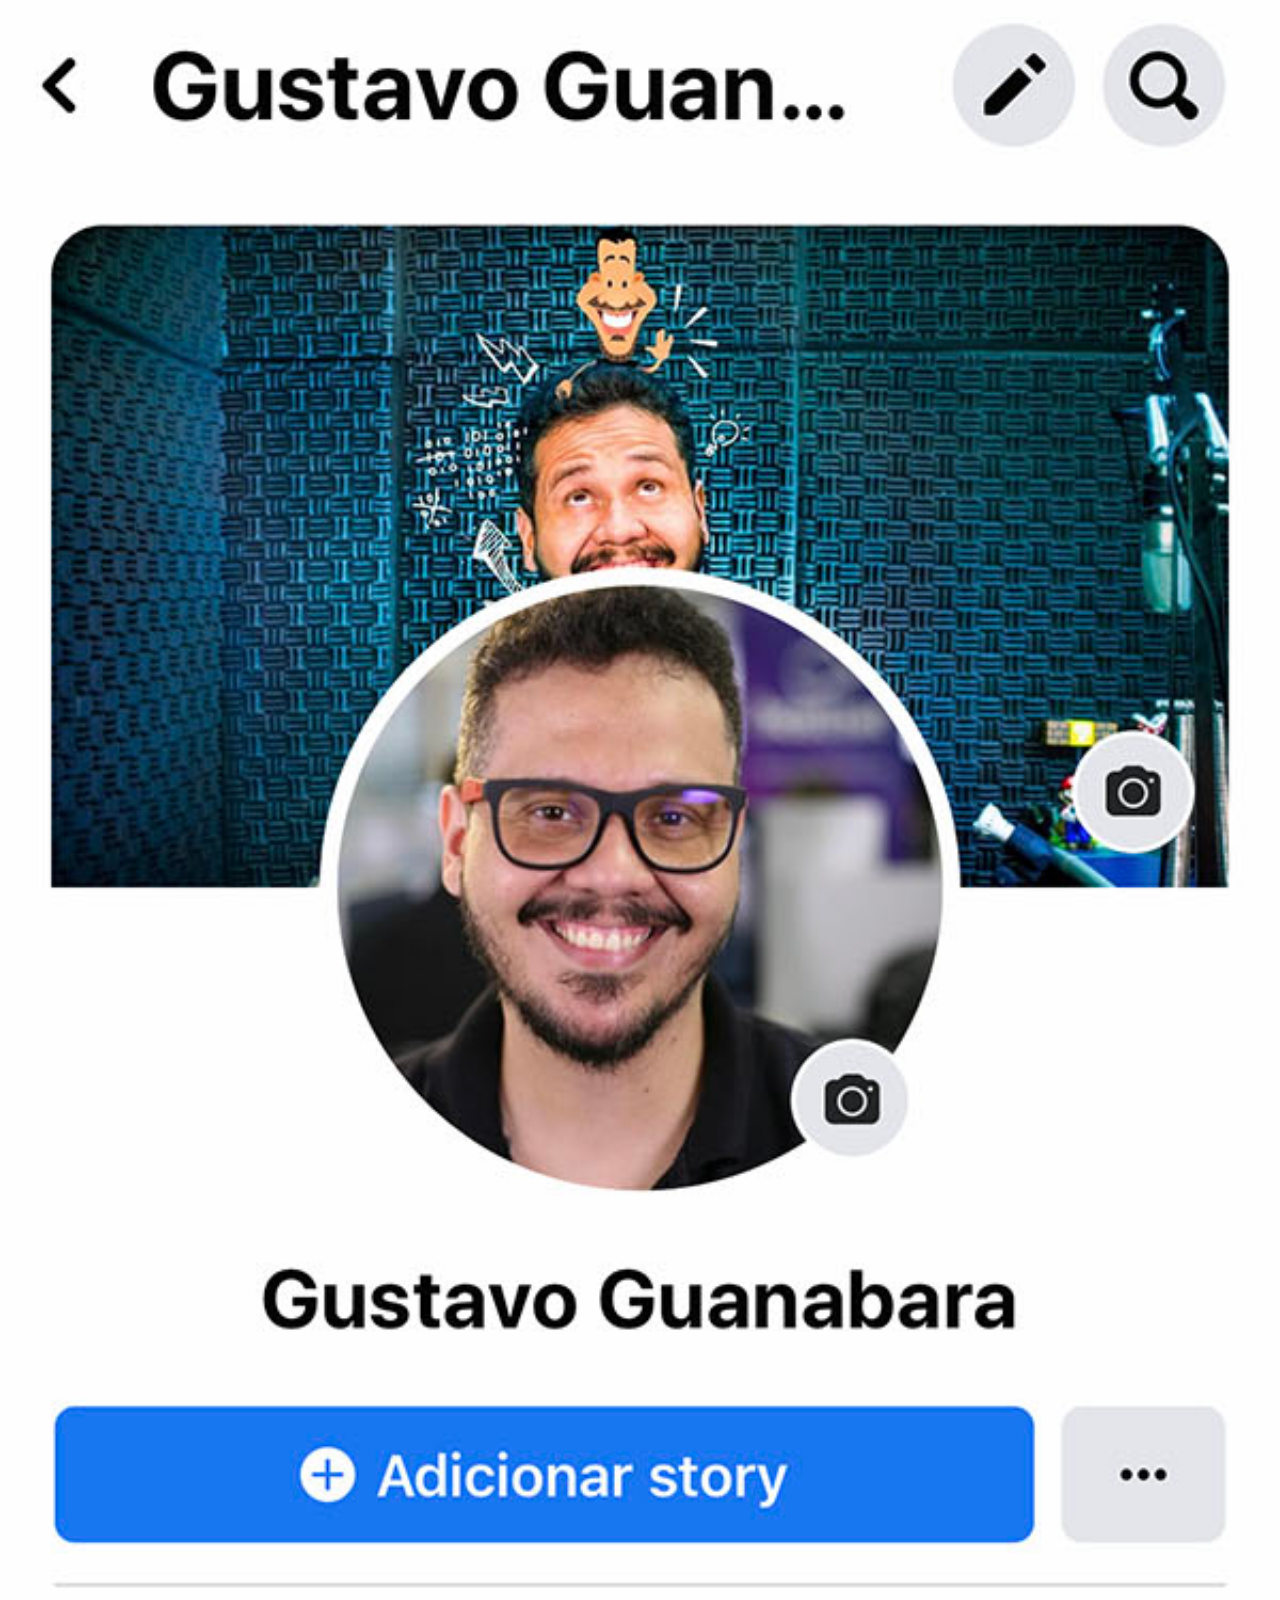
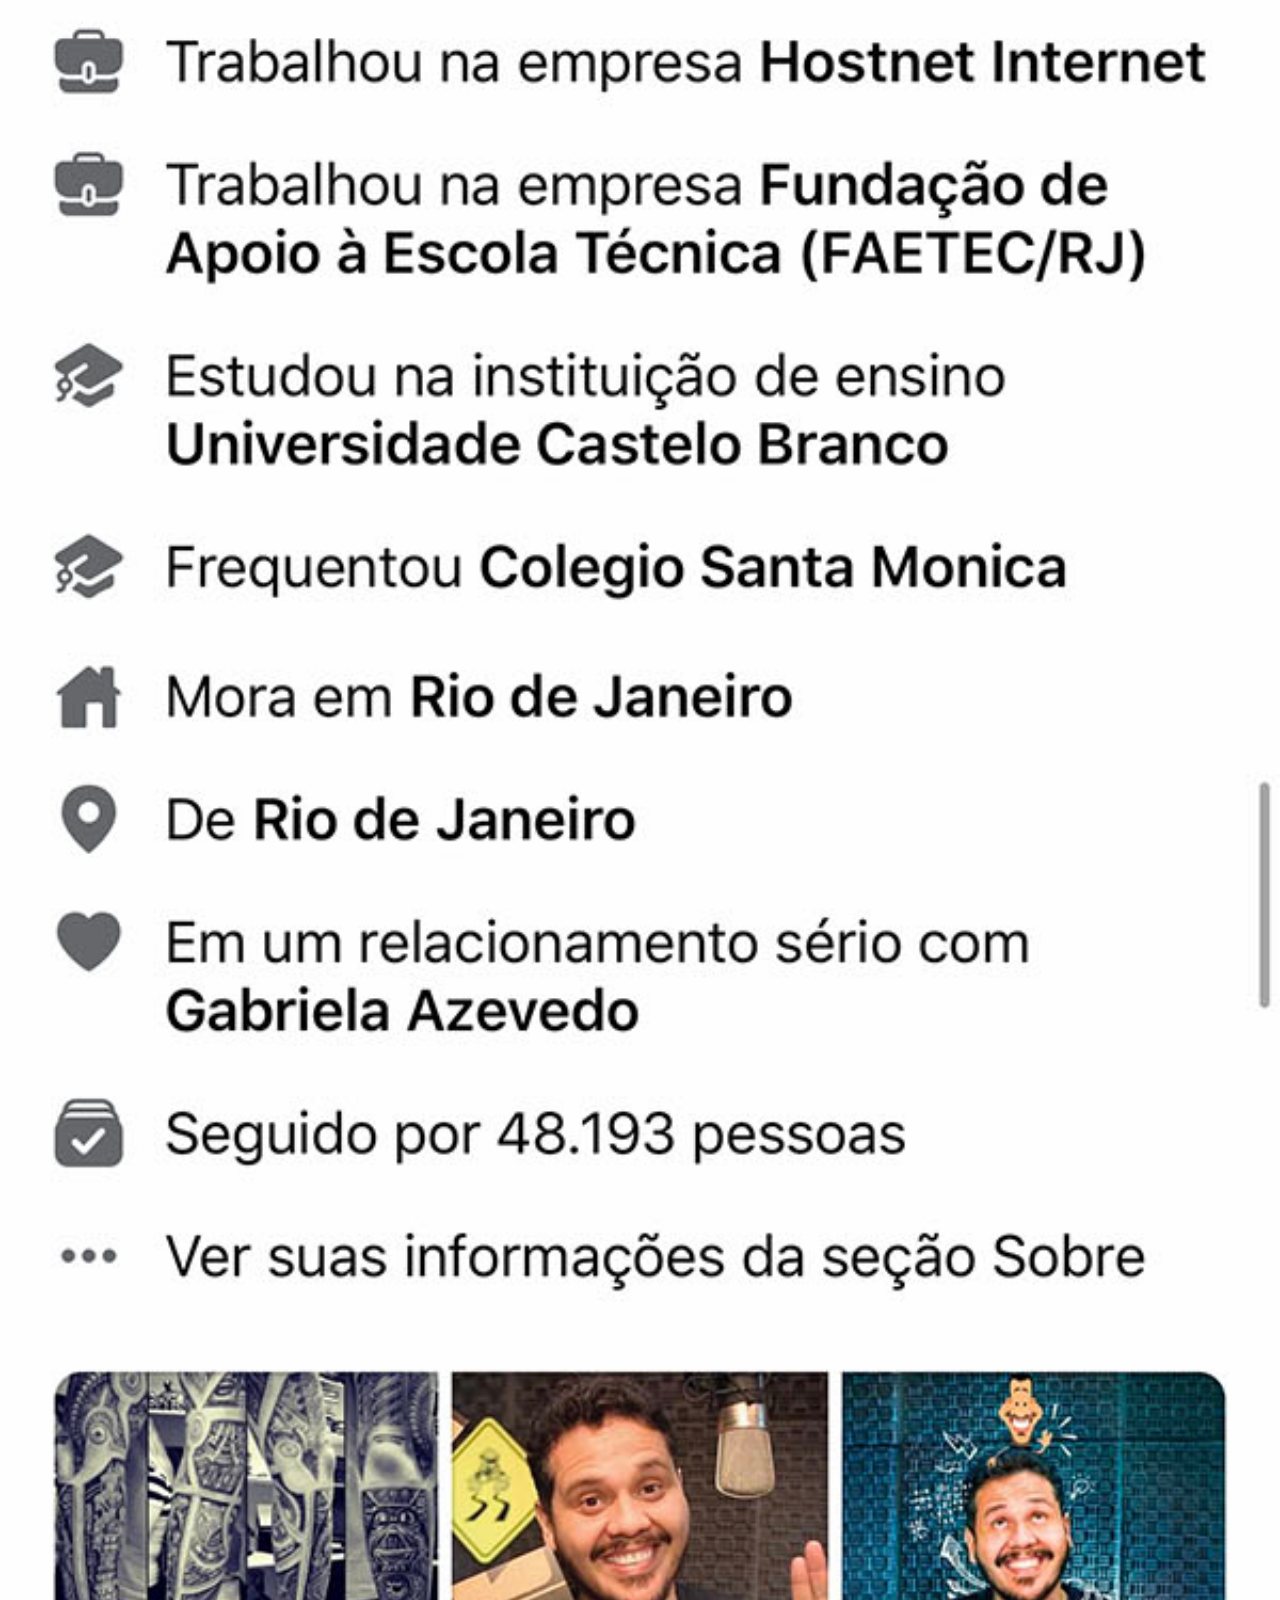
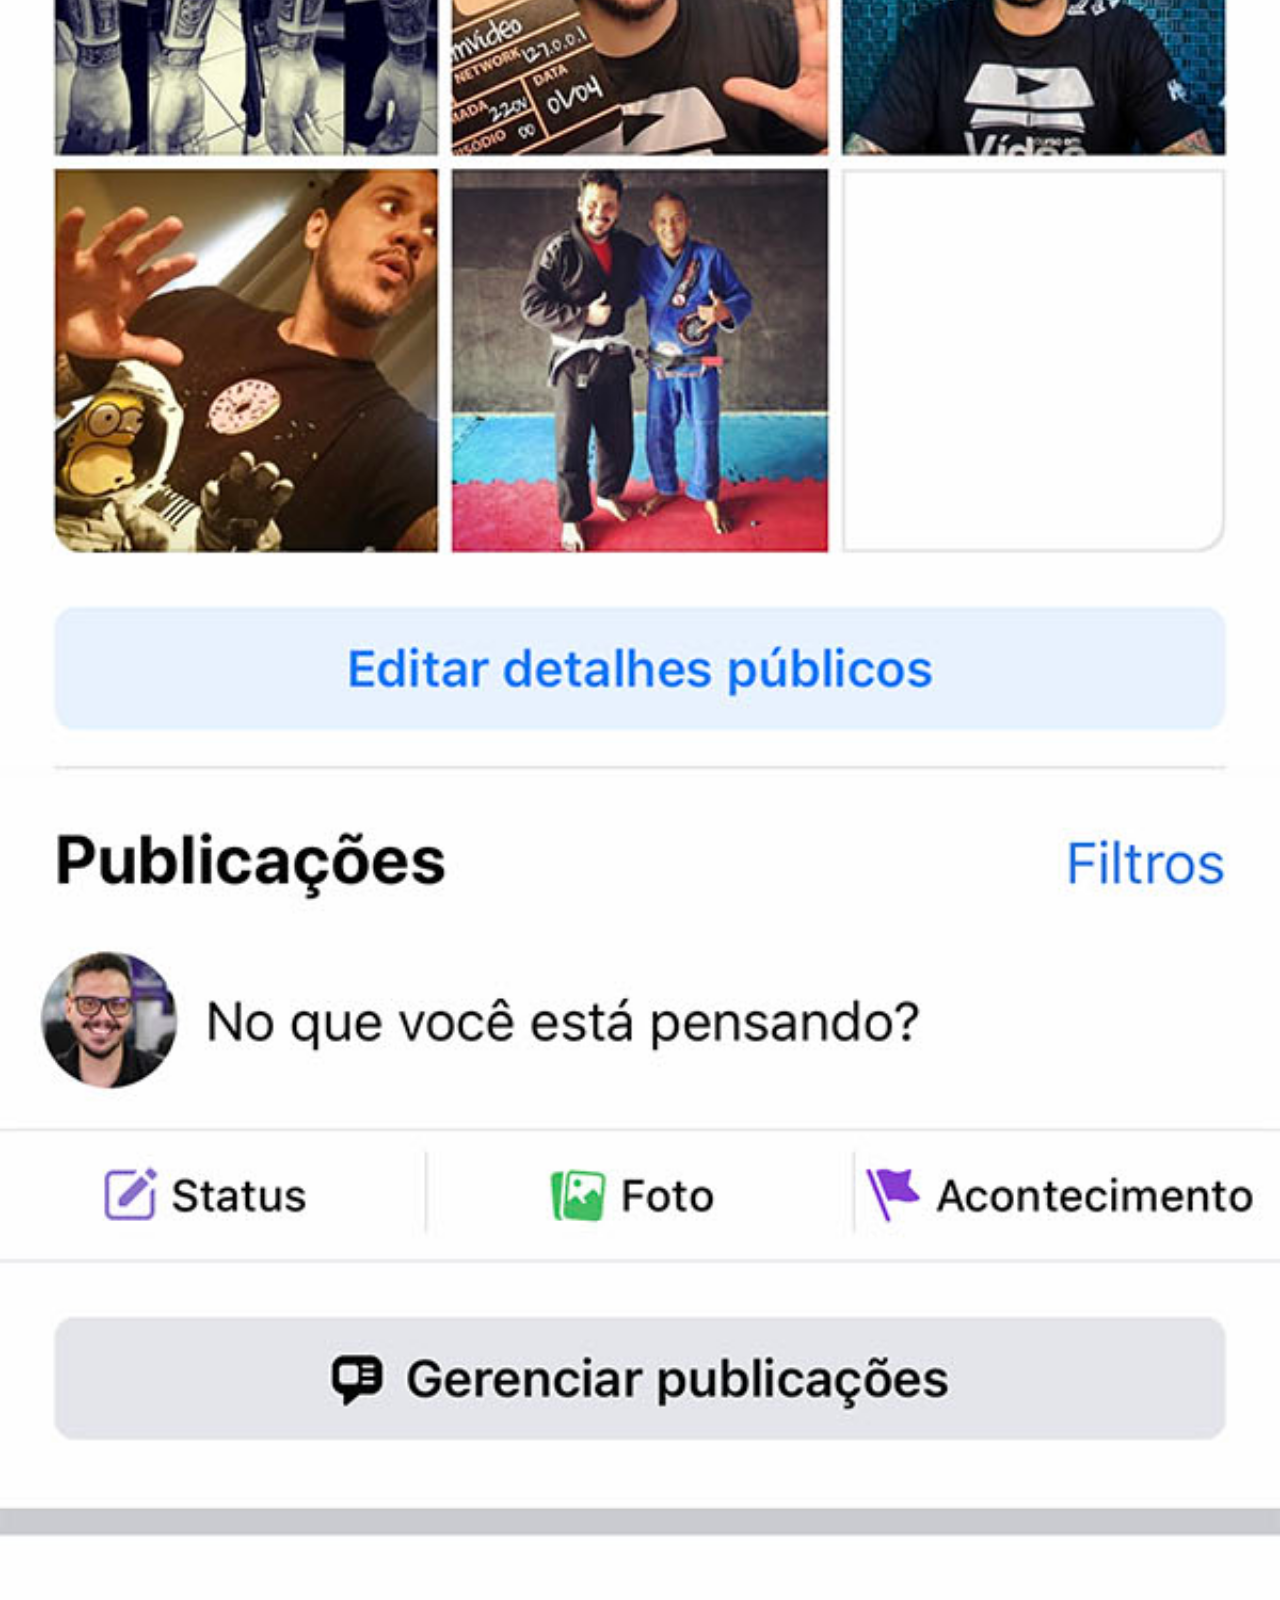
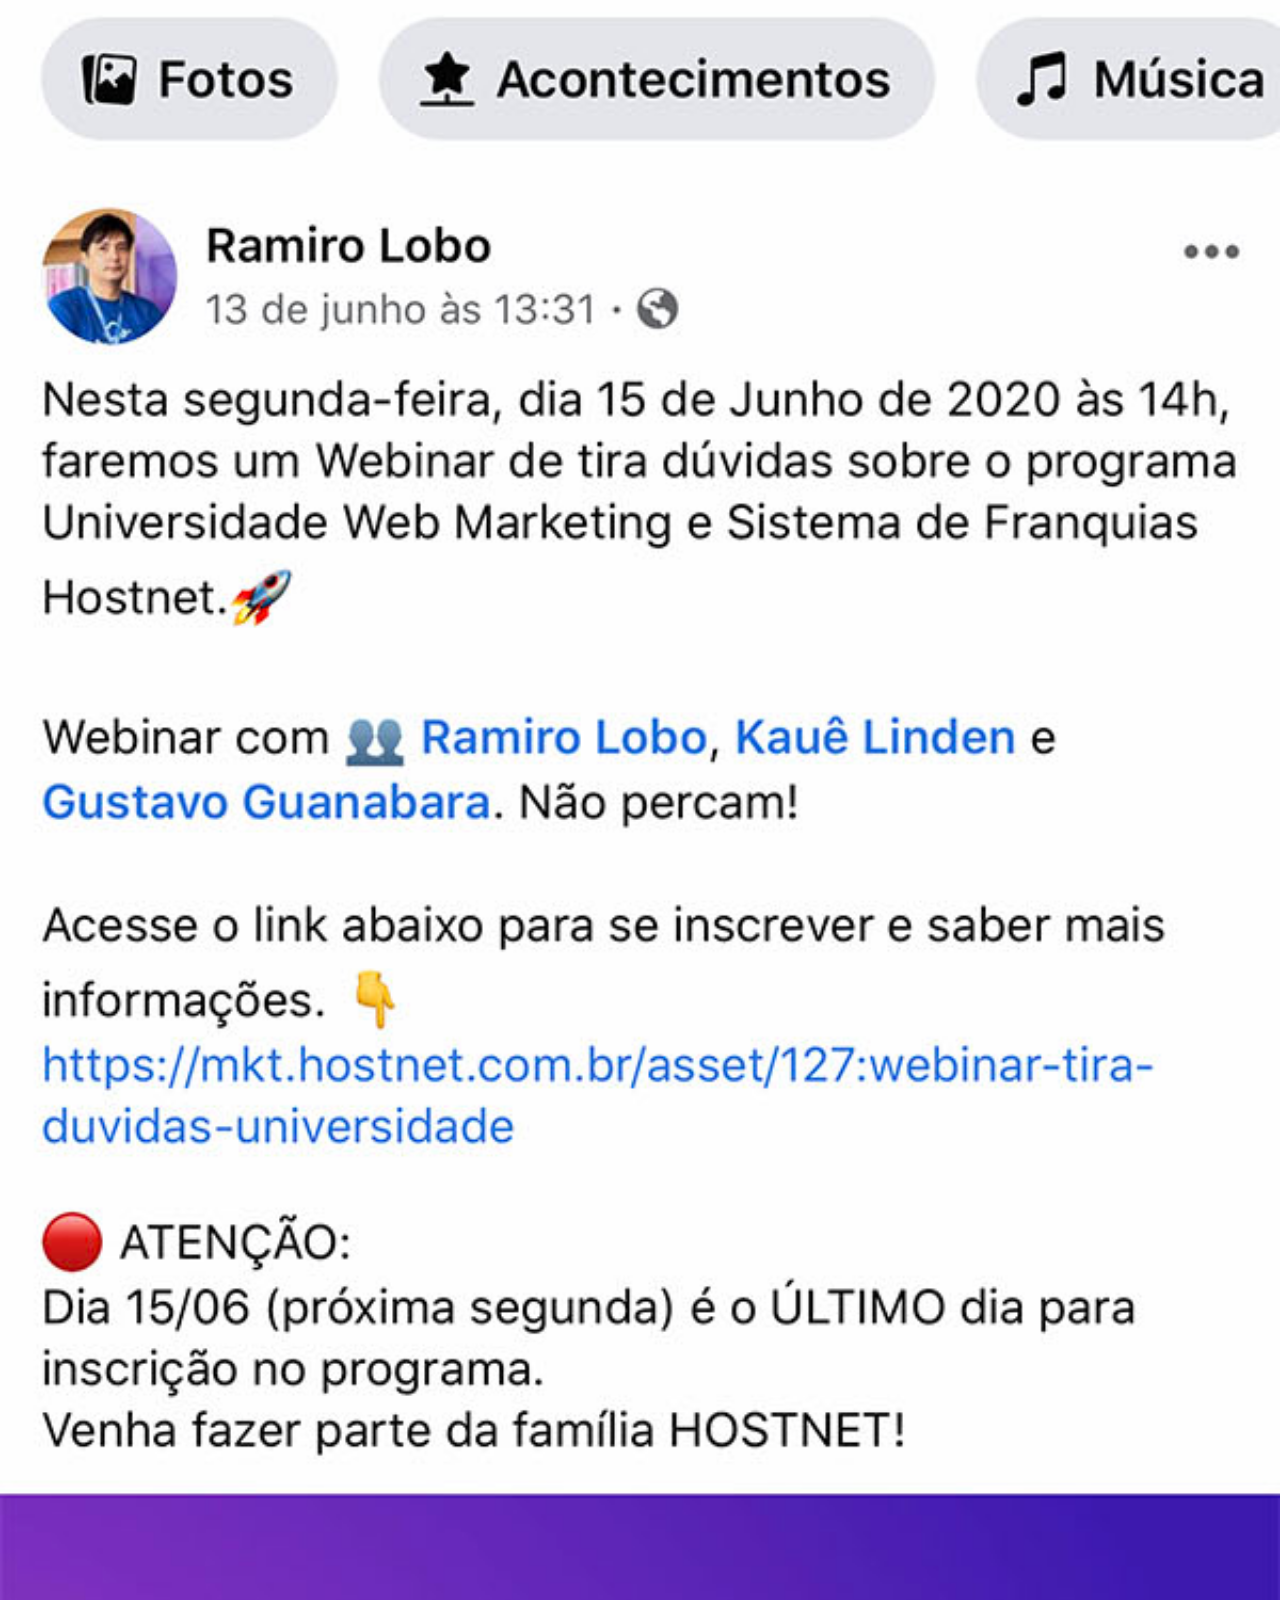
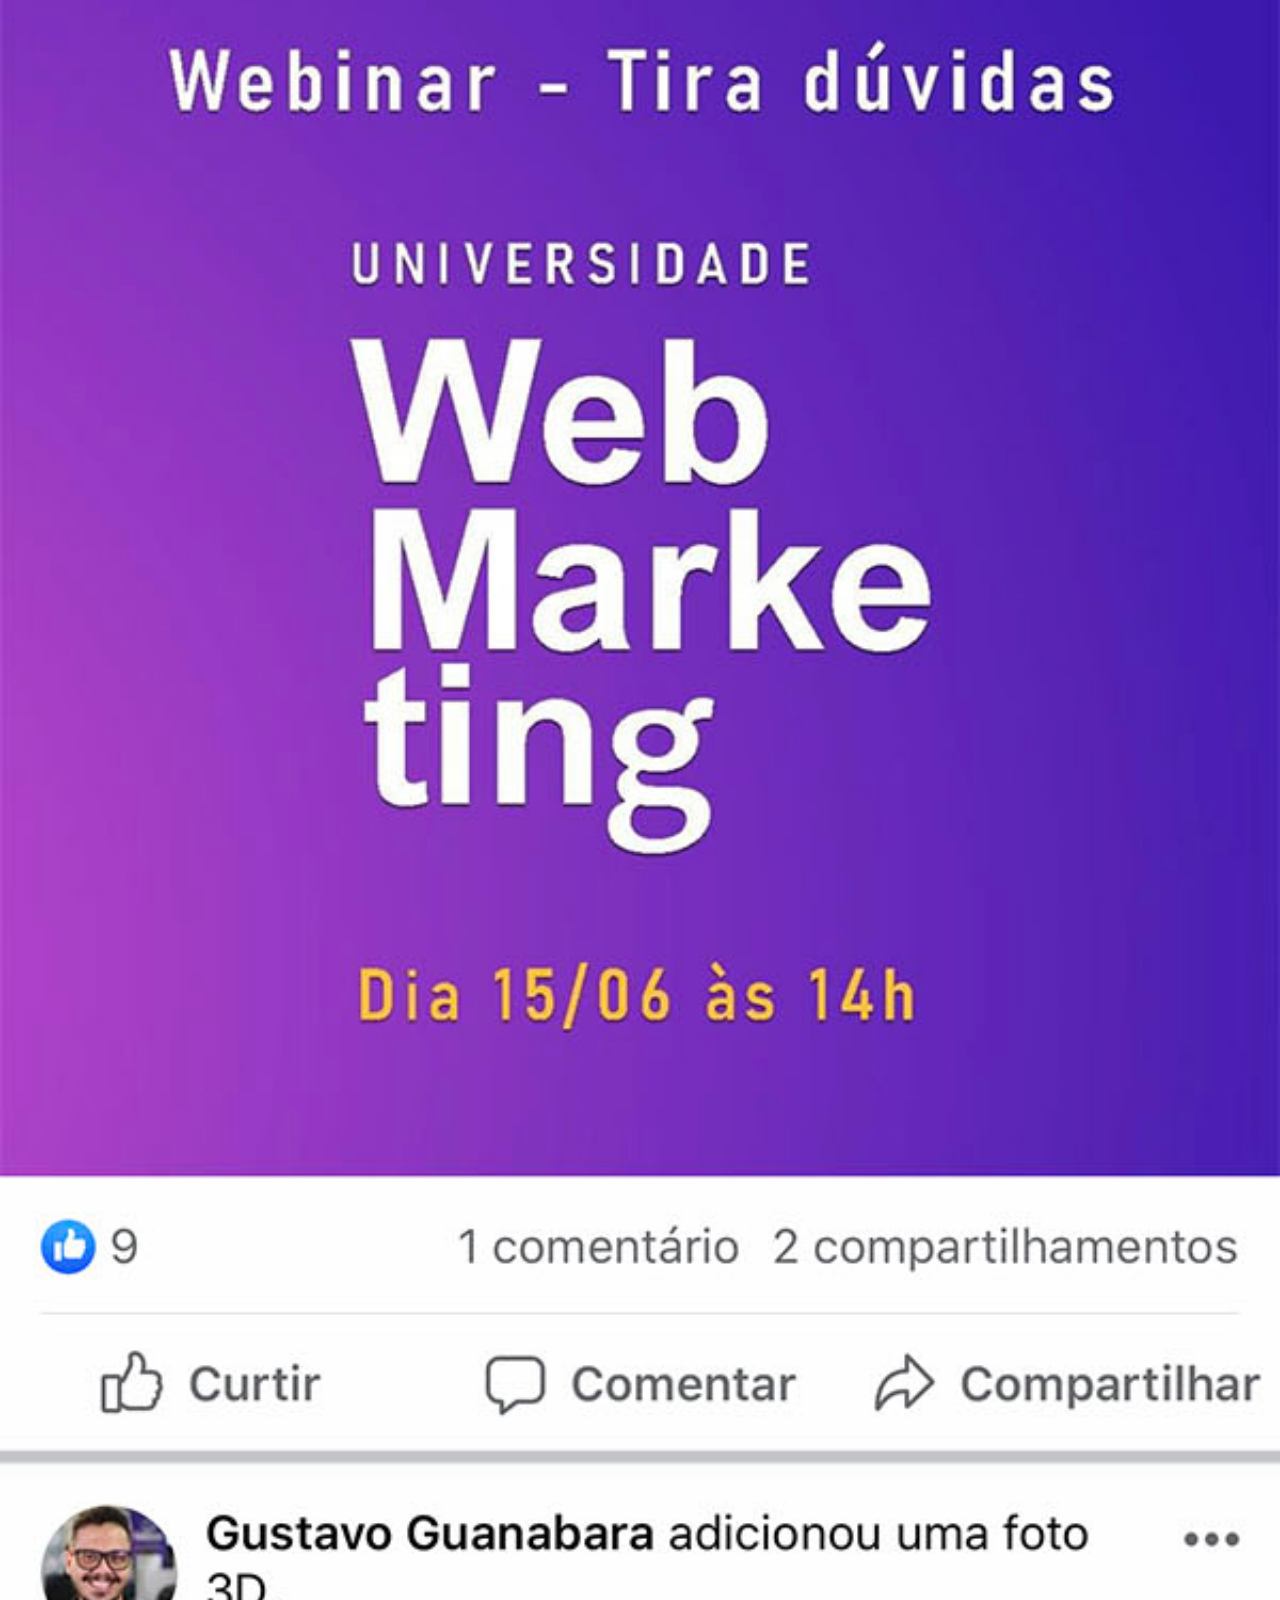
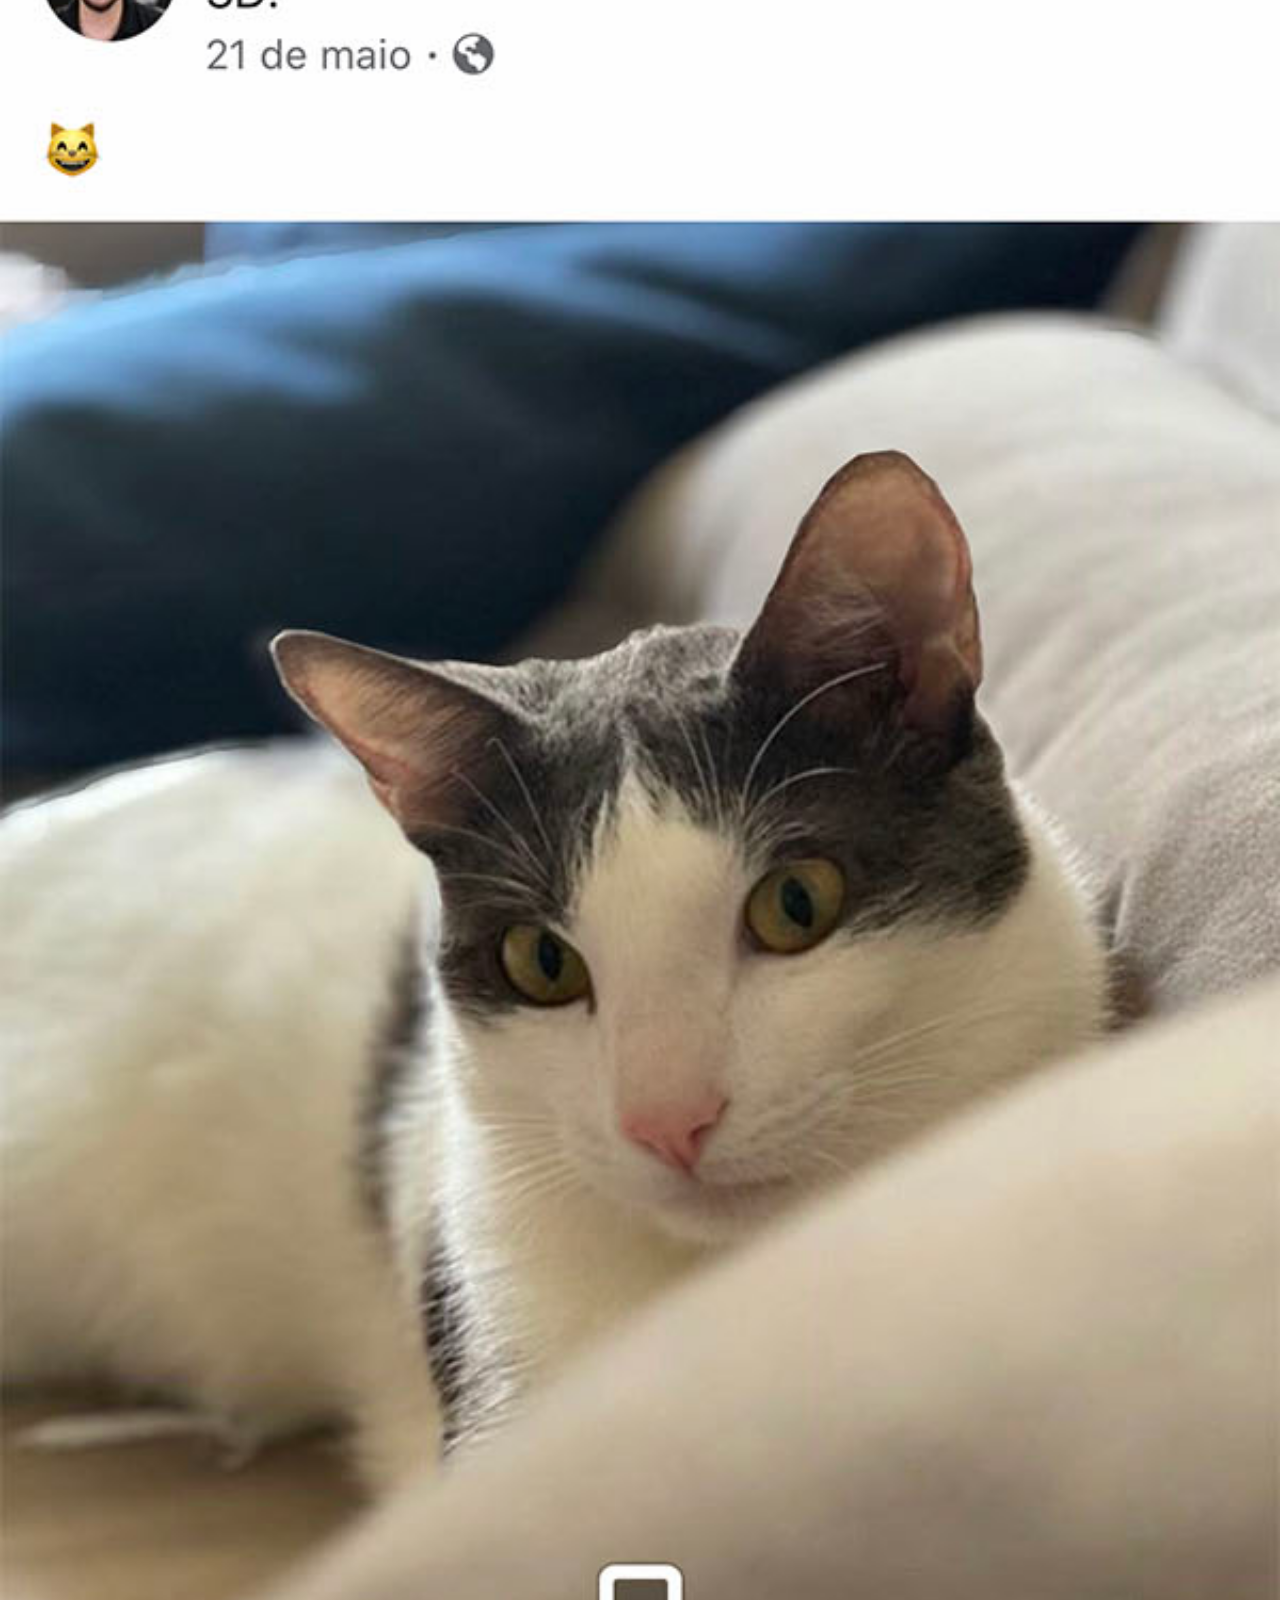
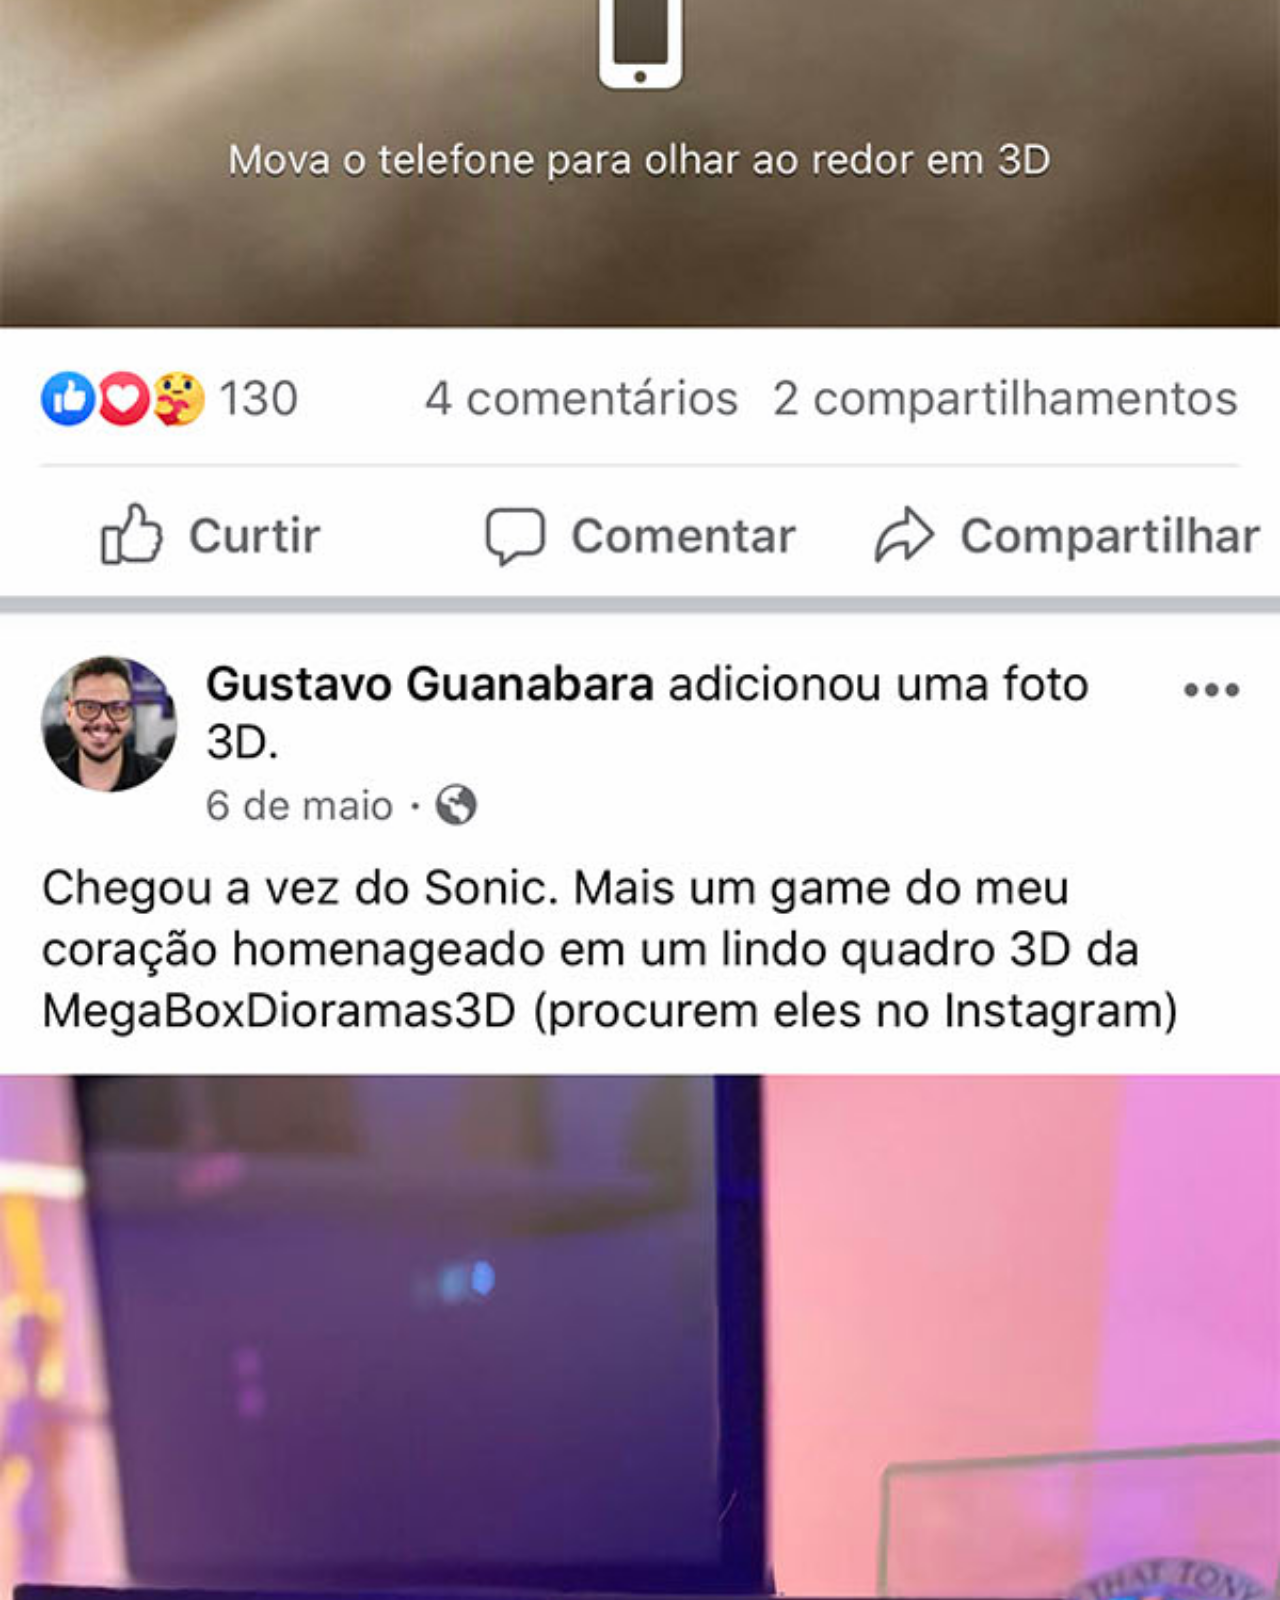
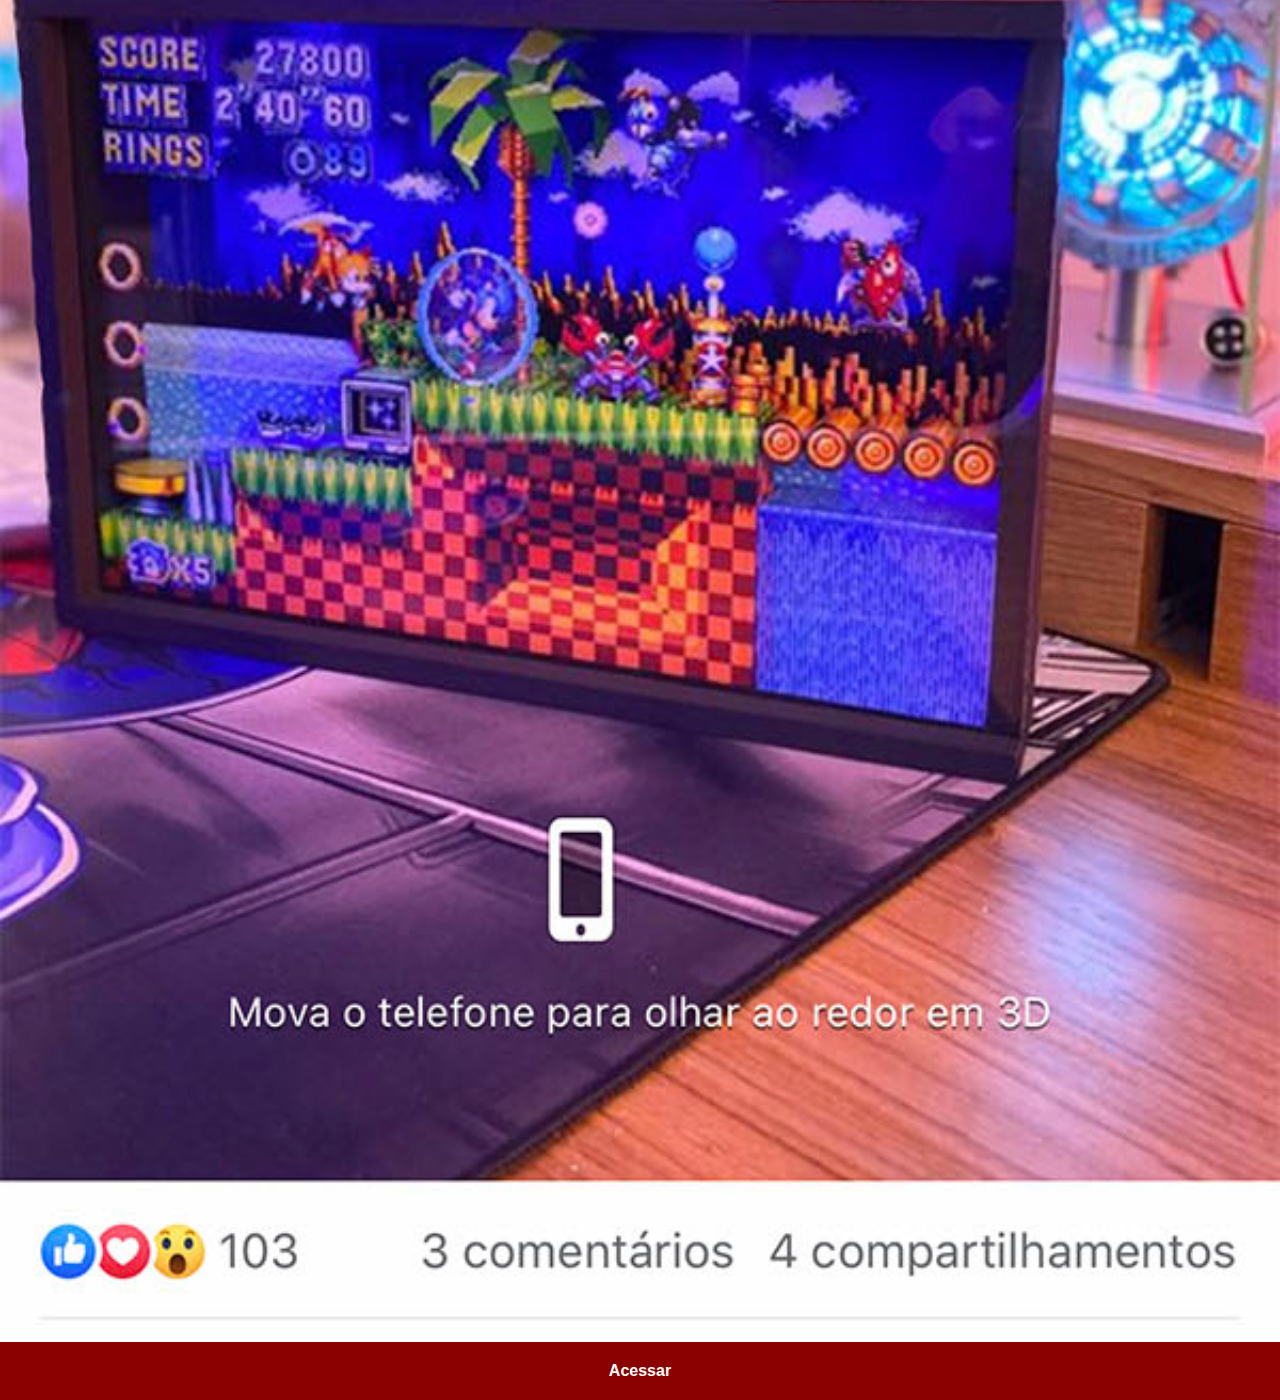
==== facebook.html @ 5a0139ee "Paginas adicionadas" ====
<!DOCTYPE html>
<html lang="pt-br">
<head>
    <meta charset="UTF-8">
    <meta name="viewport" content="width=device-width, initial-scale=1.0">
    <title>Facebook</title>
    <link rel="stylesheet" href="estilo/social.css">
</head>
<body>
    <img src="imagens/tela-facebook.jpg" alt="">
    <a href="https://www.facebook.com/gustavoguanabara/?locale=pt_BR" target="_blank">Acessar</a>
</body>
</html>
---- estilo/social.css ----
@charset "UTF-8";

* {
    margin: 0;
    padding: 0;
    font-family: Arial, Helvetica, sans-serif;
}

::-webkit-scrollbar {
    width: 0;   
    height: 0;
}

img {
    width: 100vw;
}

a {
    display: block;
    background-color: darkred;
    color: white;
    padding: 20px;
    text-align: center;
    text-decoration: none;
    font-weight: bolder;
}

a:hover {
    background-color: red;
}
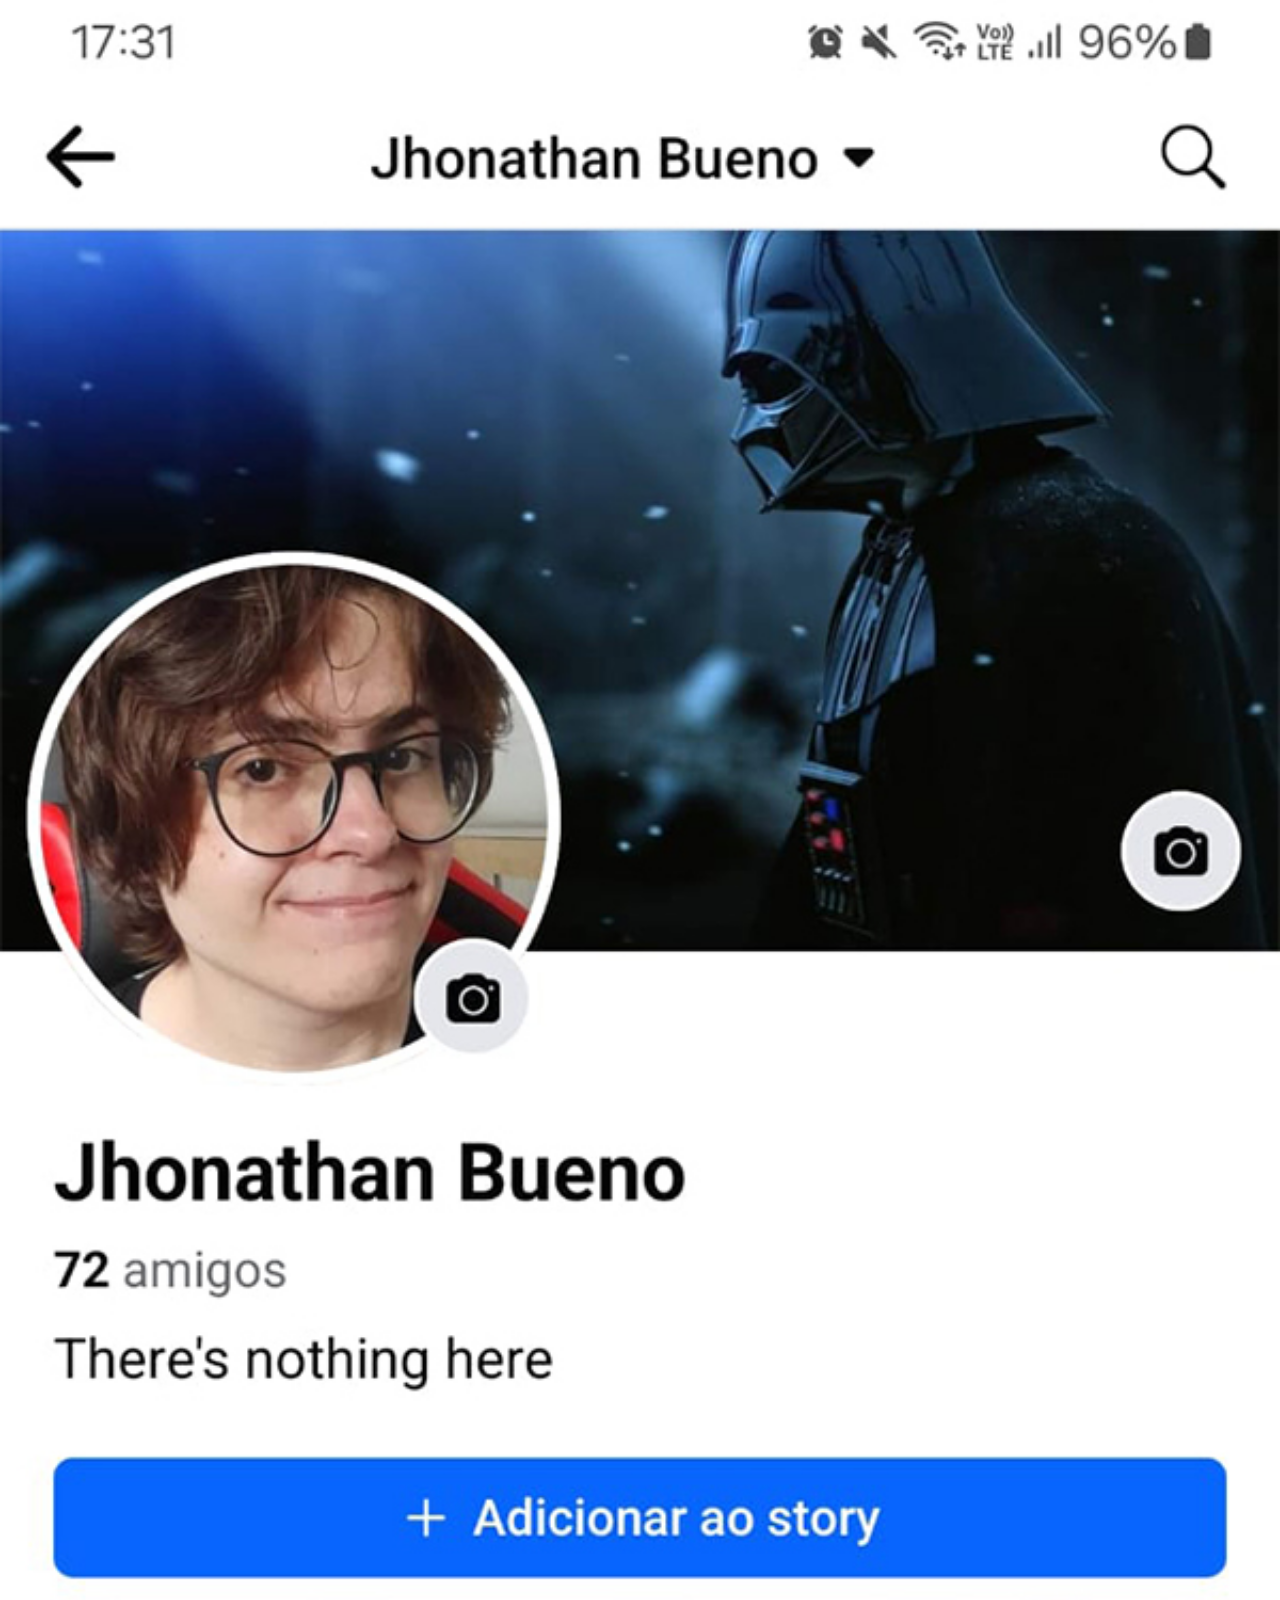
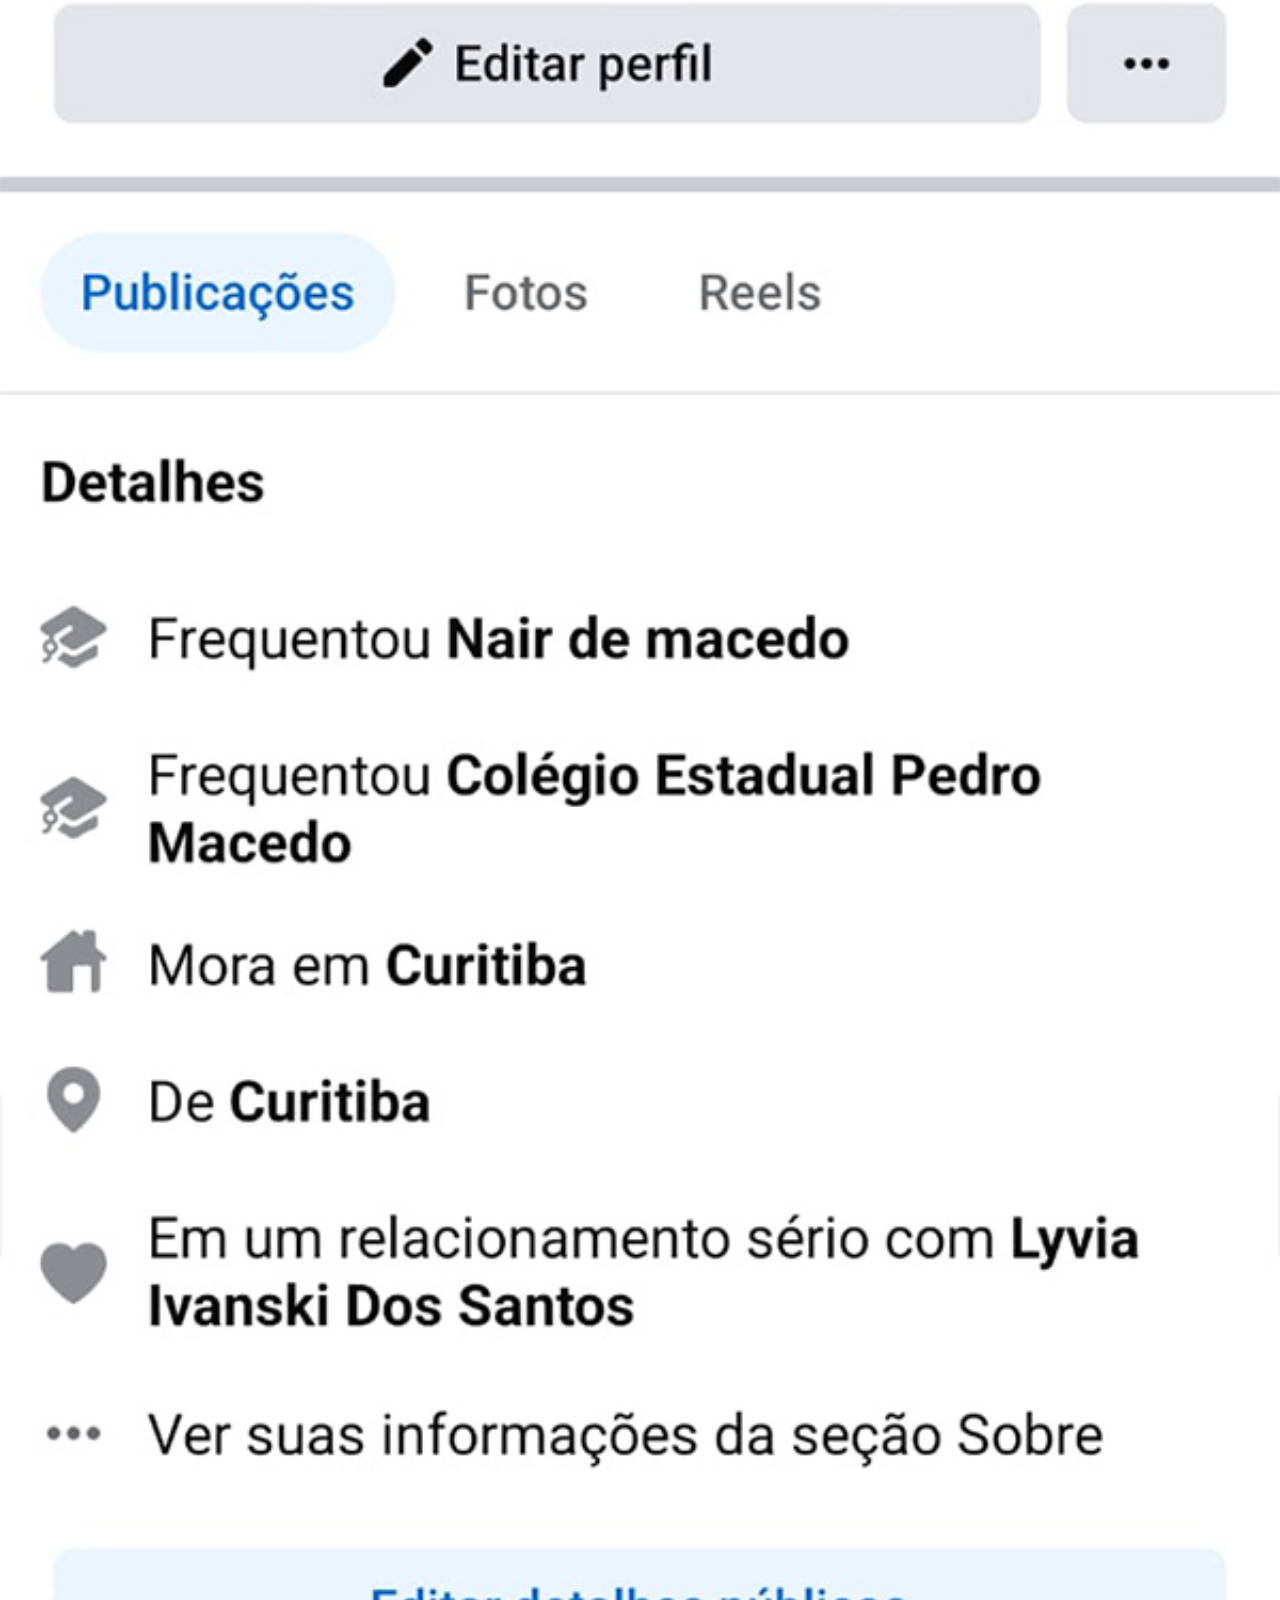
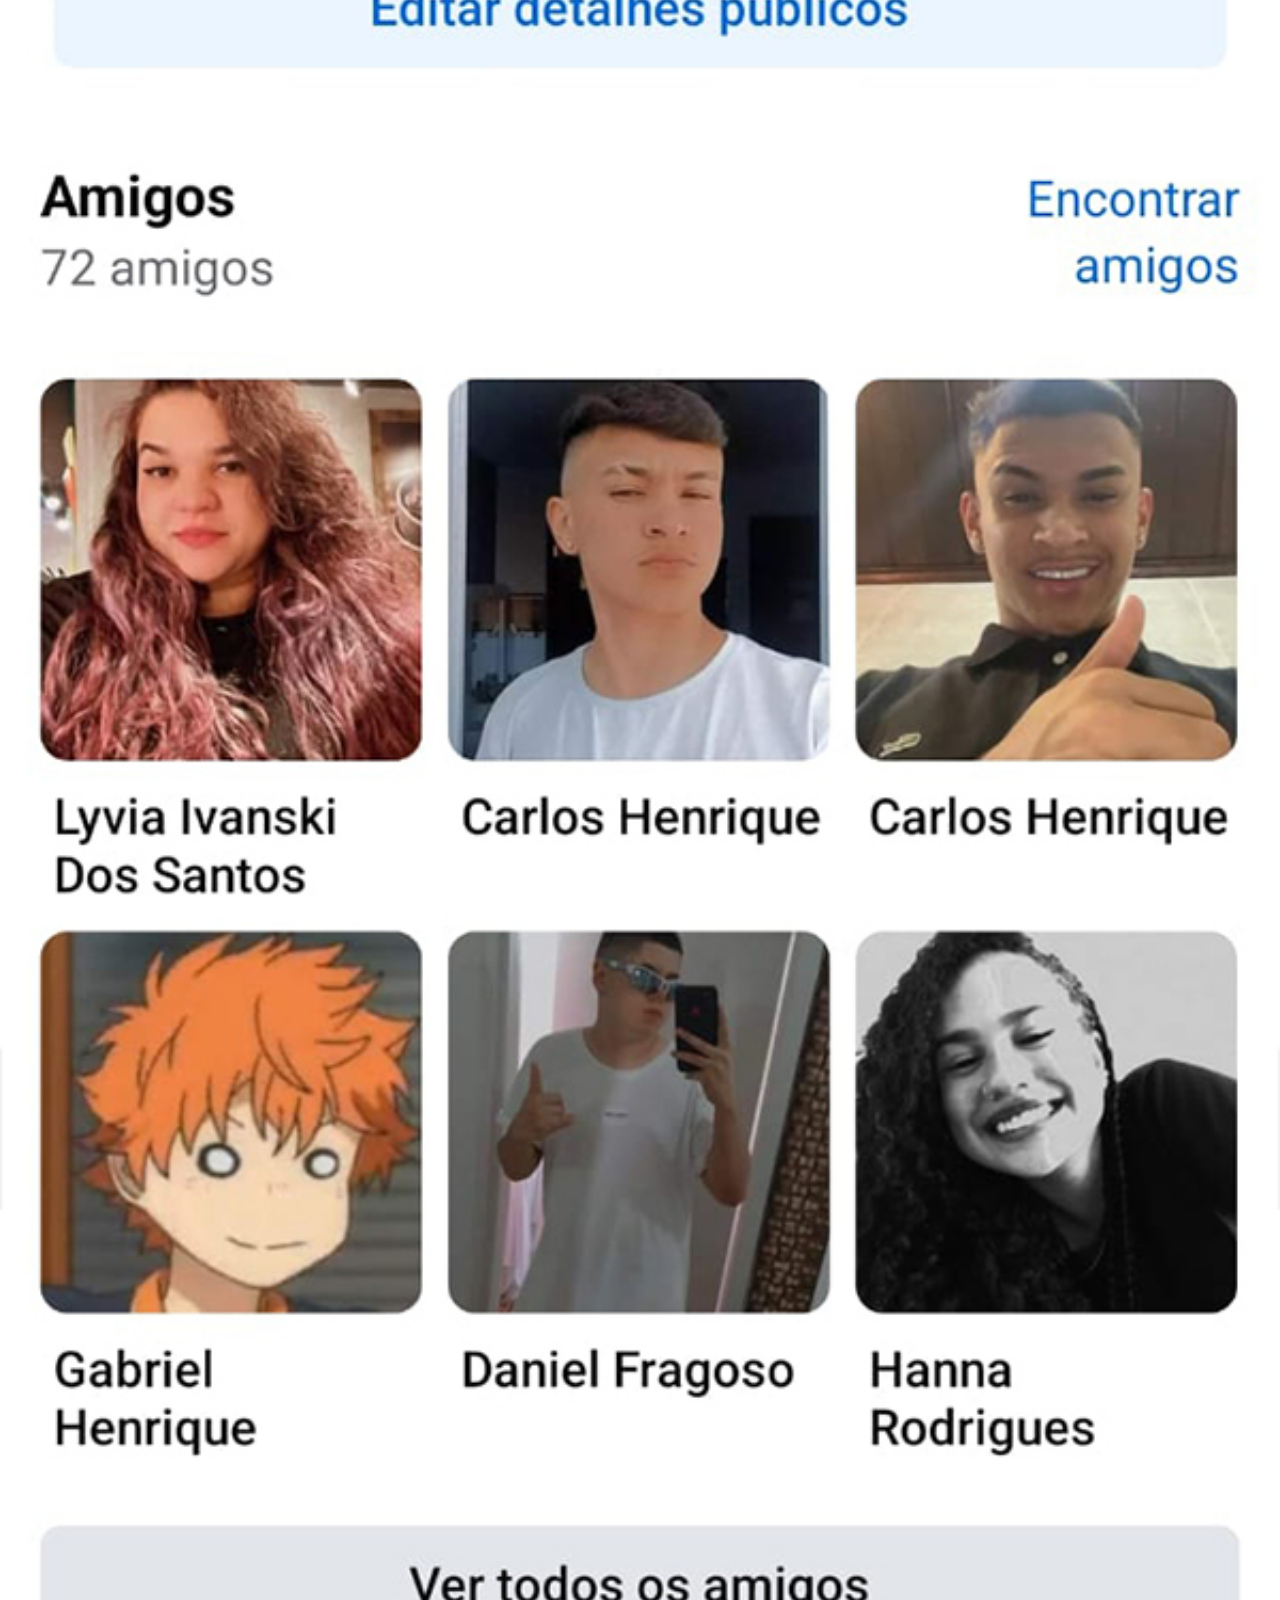
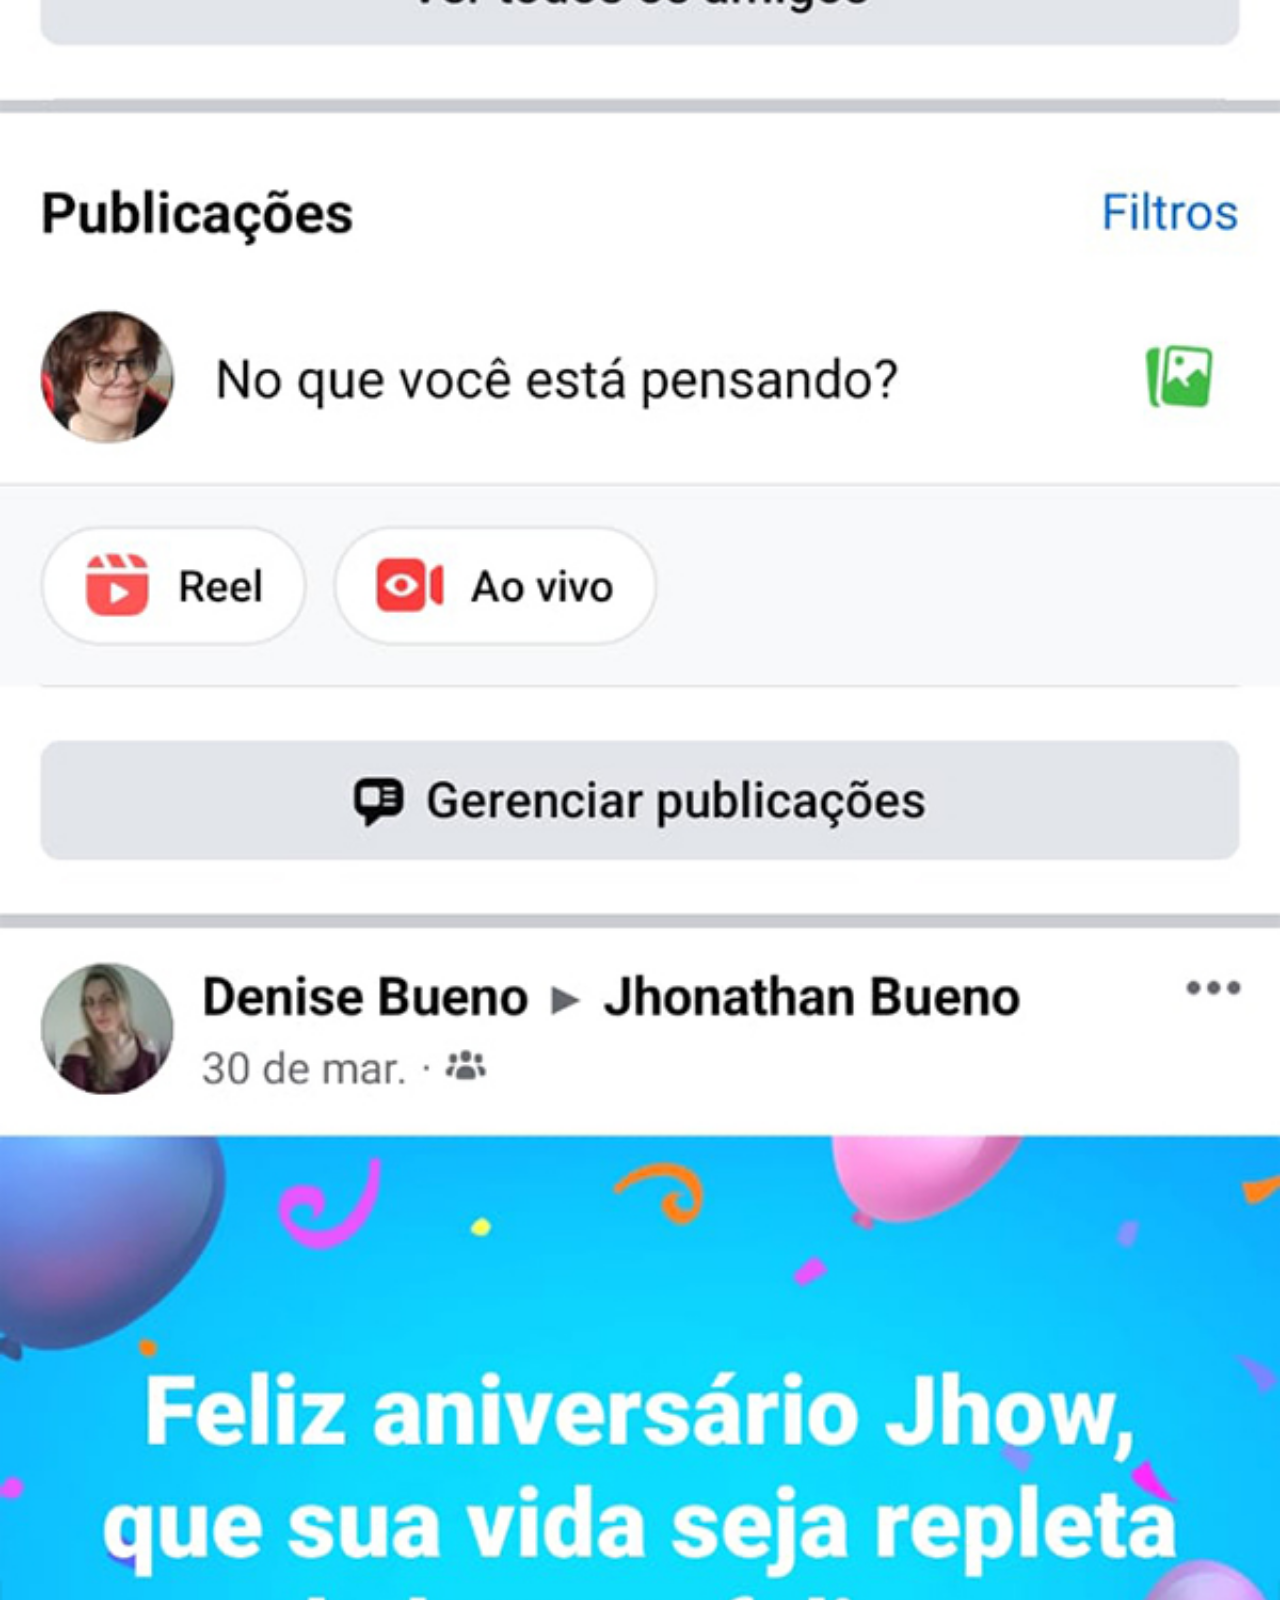
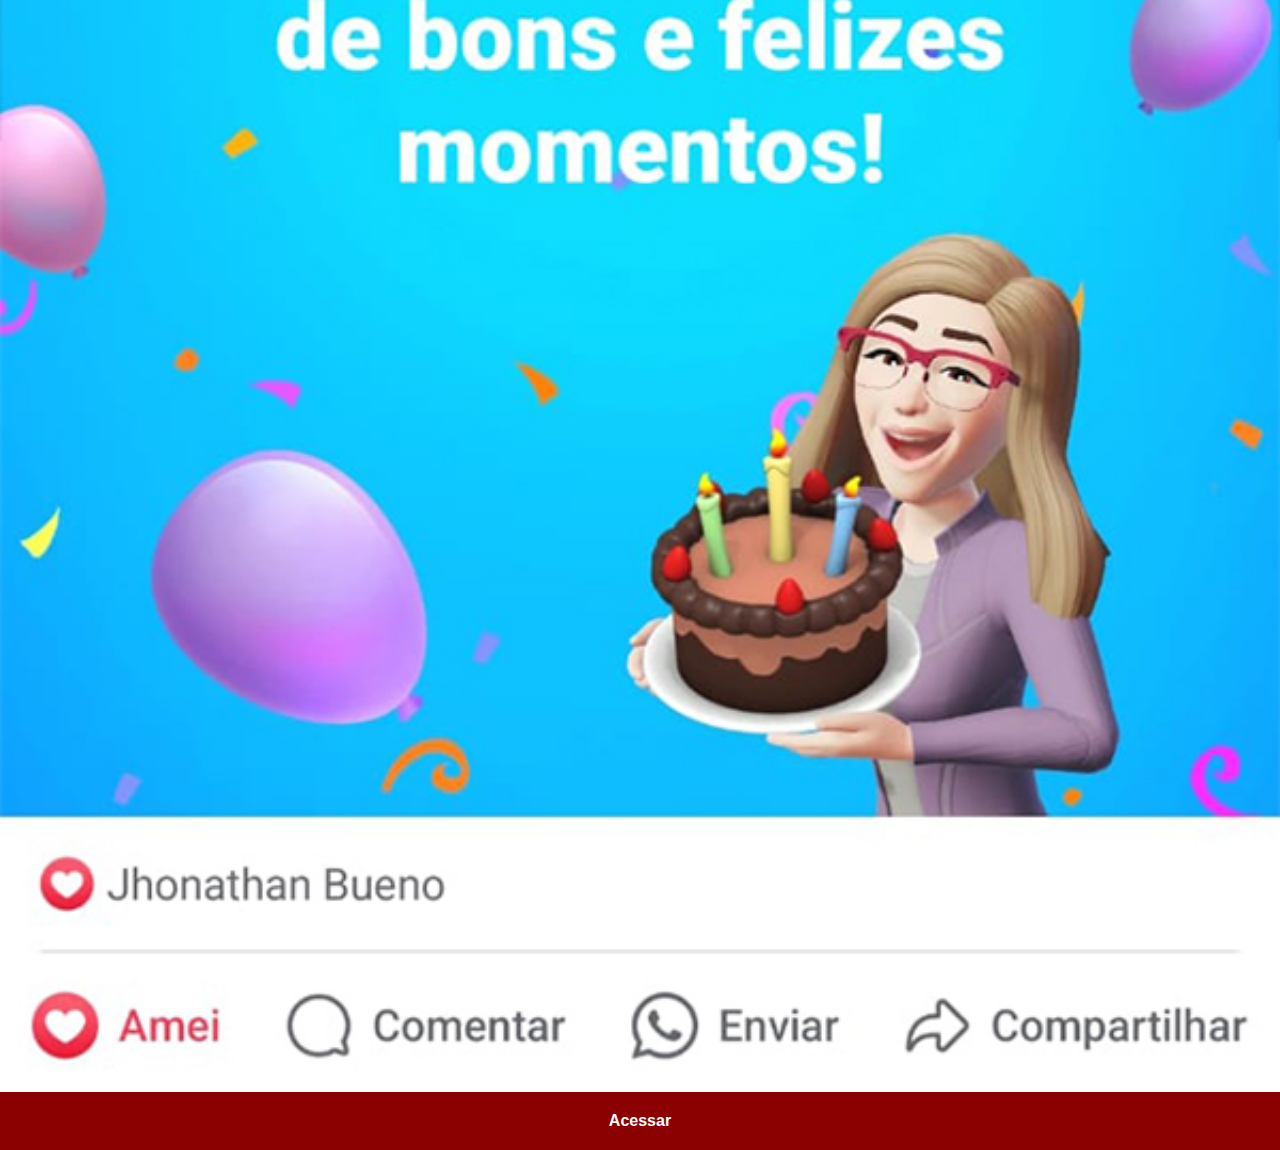
==== commit 11ebfeee: "Atualizei os arquivos e links" ====
--- a/facebook.html
+++ b/facebook.html
@@ -8,6 +8,6 @@
 </head>
 <body>
     <img src="imagens/tela-facebook.jpg" alt="">
-    <a href="https://www.facebook.com/gustavoguanabara/?locale=pt_BR" target="_blank">Acessar</a>
+    <a href="https://www.facebook.com/jhonathan.bueno.9/" target="_blank">Acessar</a>
 </body>
 </html>